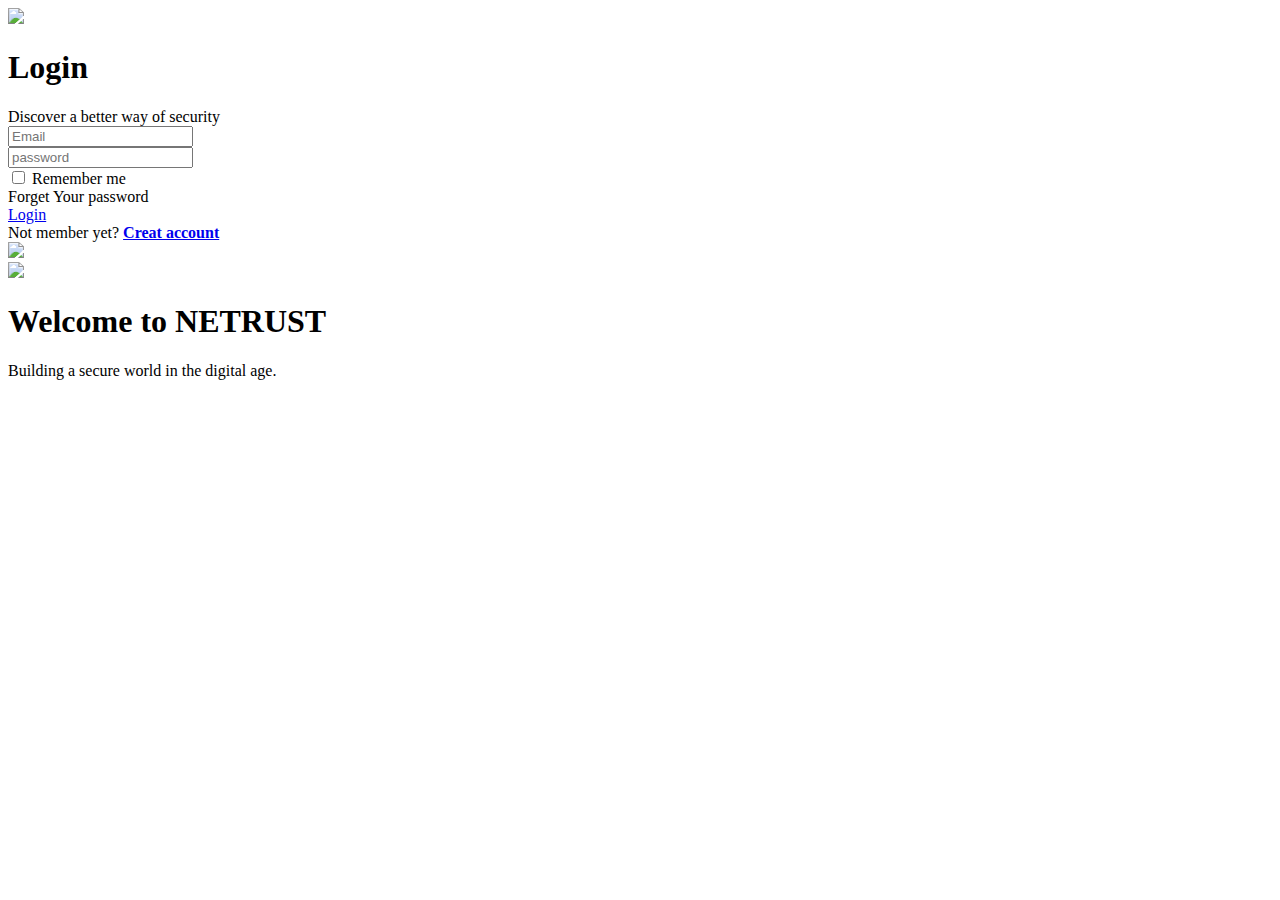
==== login.html @ ce145618 "login/signup page" ====
<!DOCTYPE html>
<html lang="en">

<head>
    <meta charset="UTF-8">
    <meta http-equiv="X-UA-Compatible" content="IE=edge">
    <meta name="viewport" content="width=device-width, initial-scale=1.0">
    <link rel="stylesheet" href="css/bootstrap.min.css" />
    <link rel="stylesheet" href="css/font-awesome.min.css" />
    <link rel="stylesheet" type="text/css" href="./css/slick.css" />
    <link rel="stylesheet" type="text/css" href="./css/slick-theme.css" />
    <link rel="stylesheet" href="css/style.css" />
    <title>psd 9</title>
</head>

<body>
    <header>
    </header>
    <section>
        <div class="container-fluid">
            <div class="row">
                <div class="col-md-7 col-12 p-0 order-1 order-md-0">
                    <div class="main-logo">
                        <div class="top-logo">
                            <img src="image/Netrust Vertical 601.png"class="img-fluid">
                        </div>
                        <div class="heading-login">
                            <h1 class="login">Login</h1>
                        </div>
                        <div class="span">
                            <span class="discover-better">Discover a better way of security</span>
                        </div>
                        <form>
                            <div class="envelope">
                                <input type="text" id="disabledTextInput" class="form-control envelope"
                                    placeholder="Email">
                                <i class=" envelope-icon fs-4 fa fa-envelope" aria-hidden="true"></i>
                            </div>
                            <div class="lock">
                                <input type="text" id="disabledTextInput" class="form-control lock"
                                    placeholder="password">
                                <i class=" lock-icon fs-4 fa fa-lock" aria-hidden="true"></i>
                            </div>
                            <div class="main-check-box">
                                <div class=" form-check">
                                    <input type="checkbox" class="form-check-input" id="exampleCheck1">
                                    <label class="form-check-label" for="exampleCheck1">Remember me</label>
                                </div>
                                <div class="forget">
                                    <span class="forget-password">Forget Your password</span>
                                </div>
                            </div>
                            <div class="main-login">
                                <a class="login" href="#">Login</a>
                            </div>
                            <div class="not-creat d-flex justify-content-center align-items-center">
                                <span class="not-member">Not member yet?</span>
                                <a class="account" href="#"><strong class="creat-account">Creat account</strong></a>
                            </div>
                        </form>
                        <div class="main-google">
                            <img src="image/Group 8568.png" class="img-fluid">
                        </div>
                    </div>
                </div>
                <div class="col-md-5 col-12 p-0 order-0 order-md-1">
                    <div class="main-img-text">
                        <div class="main-img">
                            <img src="image/Group 33963 (1).png"class="img-fluid side">
                        </div>
                        <div class="heading-paragraph">
                            <h1 class="welcome-heading">Welcome to NETRUST</h1>
                            <p class="building">Building a secure world in the digital age.</p>
                        </div>
                    </div>
                </div>
            </div>
        </div>
    </section>
</body>

<script src="./js/jquery.js"></script>
<script src="https://cdn.jsdelivr.net/npm/@popperjs/core@2.10.2/dist/umd/popper.min.js"></script>
<script src="./js/bootstrap.min.js"></script>
<script type="text/javascript" src="./js/slick.min.js"></script>



</html>
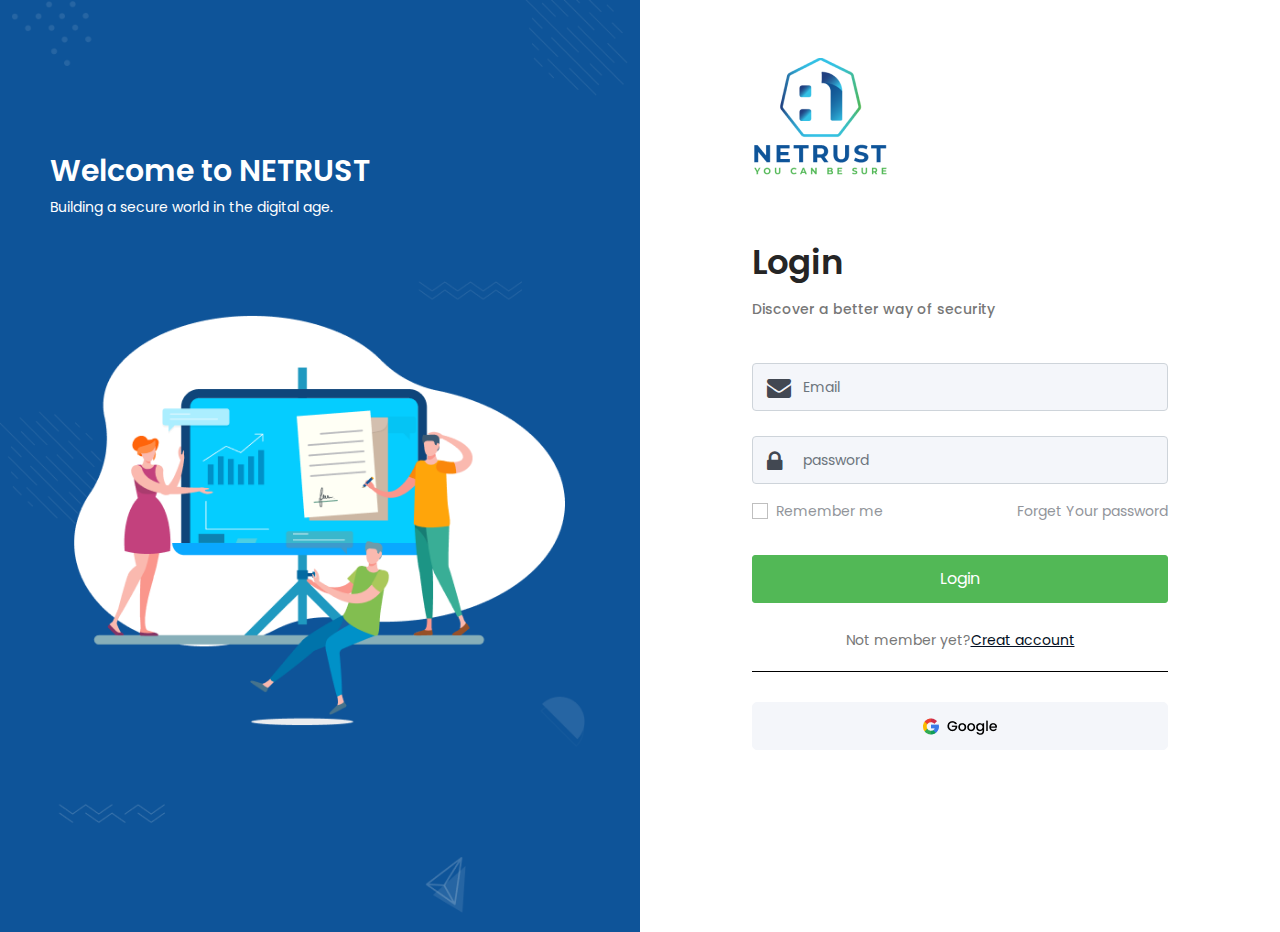
==== commit 7c9e6243: "new images" ====
--- a/login.html
+++ b/login.html
@@ -16,13 +16,24 @@
 <body>
     <header>
     </header>
-    <section>
+    <section class="form">
         <div class="container-fluid">
             <div class="row">
-                <div class="col-md-7 col-12 p-0 order-1 order-md-0">
+                <div class="col-md-6 col-12 p-0">
+                    <div class="main-img-text">
+                        <div class="main-img">
+                            <img src="image/form-img.png"class="img-fluid side">
+                        </div>
+                        <div class="heading-paragraph">
+                            <h1 class="welcome-heading">Welcome to NETRUST</h1>
+                            <p class="building">Building a secure world in the digital age.</p>
+                        </div>
+                    </div>
+                </div>
+                <div class="col-md-6 col-12 p-0 order-1 order-md-0">
                     <div class="main-logo">
                         <div class="top-logo">
-                            <img src="image/Netrust Vertical 601.png"class="img-fluid">
+                            <img src="image/header-logo.png"class="img-fluid">
                         </div>
                         <div class="heading-login">
                             <h1 class="login">Login</h1>
@@ -51,7 +62,7 @@
                                 </div>
                             </div>
                             <div class="main-login">
-                                <a class="login" href="#">Login</a>
+                                <button class="login" href="#">Login</button>
                             </div>
                             <div class="not-creat d-flex justify-content-center align-items-center">
                                 <span class="not-member">Not member yet?</span>
@@ -60,17 +71,6 @@
                         </form>
                         <div class="main-google">
                             <img src="image/Group 8568.png" class="img-fluid">
-                        </div>
-                    </div>
-                </div>
-                <div class="col-md-5 col-12 p-0 order-0 order-md-1">
-                    <div class="main-img-text">
-                        <div class="main-img">
-                            <img src="image/Group 33963 (1).png"class="img-fluid side">
-                        </div>
-                        <div class="heading-paragraph">
-                            <h1 class="welcome-heading">Welcome to NETRUST</h1>
-                            <p class="building">Building a secure world in the digital age.</p>
                         </div>
                     </div>
                 </div>
--- a/css/style.css
+++ b/css/style.css
@@ -0,0 +1,906 @@
+@font-face {
+    font-family: 'Poppins';
+    src: url('../fonts/Poppins-Bold.woff2') format('woff2'),
+        url('../fonts/Poppins-Bold.woff') format('woff');
+    font-weight: bold;
+    font-style: normal;
+    font-display: swap;
+}
+
+@font-face {
+    font-family: 'Poppins';
+    src: url('../fonts/Poppins-Light.woff2') format('woff2'),
+        url('../fonts/Poppins-Light.woff') format('woff');
+    font-weight: 300;
+    font-style: normal;
+    font-display: swap;
+}
+
+@font-face {
+    font-family: 'Poppins';
+    src: url('../fonts/Poppins-Medium.woff2') format('woff2'),
+        url('../fonts/Poppins-Medium.woff') format('woff');
+    font-weight: 500;
+    font-style: normal;
+    font-display: swap;
+}
+
+@font-face {
+    font-family: 'Poppins';
+    src: url('../fonts/Poppins-Regular.woff2') format('woff2'),
+        url('../fonts/Poppins-Regular.woff') format('woff');
+    font-weight: normal;
+    font-style: normal;
+    font-display: swap;
+}
+
+@font-face {
+    font-family: 'Poppins';
+    src: url('../fonts/Poppins-SemiBold.woff2') format('woff2'),
+        url('../fonts/Poppins-SemiBold.woff') format('woff');
+    font-weight: 600;
+    font-style: normal;
+    font-display: swap;
+}
+body{
+    background-color: #eeebeb;
+}
+#main .main-dashboards{
+    background-color: #0e5499;
+    padding: 10px 0px;
+    border-top-left-radius:15px ;
+    border-top-right-radius:15px ;
+    height: 100%;
+}
+#main strong.header-logo {
+    display: flex;
+    justify-content: center;
+    padding: 10px 0px;
+}
+#main .main-dashboard h1{
+    color: #605D5D;
+    font-family: 'Poppins';
+    font-weight: 600;
+    font-size: 28px;
+    margin: 0;
+}
+#main .nav{
+    justify-content: space-between;
+    align-items: center;
+}
+ul.btn-toggle-nav {
+    padding-top: 85px;
+}
+.form-control:focus {
+    box-shadow:none;
+}
+.form-control.search {
+    border-radius: 30px;
+    background-color: #F6F6F6;
+    border: 1px solid #F6F6F6;
+}
+input.form-control.search{
+    padding-left: 30px;
+}
+#main .main-nav {
+    padding: 10px 35px;
+    background-color: #fff;
+    border-radius: 20px;
+    max-height: 75px;
+    margin-bottom: 20px;
+}
+#main .main-templates{
+    background-color: #fff;
+    padding: 15px ;
+    border-radius: 10px;
+    margin-bottom: 20px;
+}
+#main .template::after{
+    content: "";
+    display: inline-block;
+    width: 100%;
+    border-bottom: 1px solid;
+    color: #c1bfbf;
+}
+#main .template{
+    color:#354052 ;
+    font-size: 14px;
+    font-family: 'Poppins';
+    font-weight: normal;
+}
+#main .nav-icon.d-flex {
+    gap: 35px;
+    align-items: center;
+}
+#main .bell-icon{
+    display: inline-block;
+  border-radius: 60px;
+  box-shadow: 0 0 2px #888;
+  padding: 10px;
+  background-color: #eeebeb;
+  color: #21497D;
+  max-height: 43px;
+  max-width: 43px;
+}
+header .form-control:focus {
+    box-shadow: none;
+}
+header .form-control {
+  border-radius: 30px;
+}
+#main .main-templates h2{
+    padding-top: 20px;
+    font-size: 28px;
+    font-family: 'Poppins';
+    font-weight:600;
+    line-height: 42px;
+    color: #11141A;
+    margin-bottom: 15px;
+}
+#main strong.total{
+    font-size: 12px;
+    font-family: 'Poppins';
+    font-weight:normal;
+    line-height: 18px;
+}
+#main .tem-box {
+    justify-content: space-between;
+    display: flex;
+    align-items: center;
+}
+#main span.hundred-blue{
+    font-size: 10px;
+    font-family: 'Poppins';
+    font-weight:normal;
+    line-height: 18px;
+    color: #ffffff;
+    border: 1px solid #375FBE;
+    background-color: #375FBE;
+    height: 20px;
+    width: 40px;
+    display: flex;
+    justify-content: center;
+    align-items: center;
+    border-radius: 5px;
+}
+#main span.hundred-green{
+    font-size: 10px;
+    font-family: 'Poppins';
+    font-weight:normal;
+    line-height: 18px;
+    color: #ffffff;
+    border: 1px solid #25A156;
+    background-color: #25A156;
+    height: 20px;
+    width: 40px;
+    display: flex;
+    justify-content: center;
+    align-items: center;
+    border-radius: 5px;
+}
+#main span.hundred-red{
+    font-size: 10px;
+    font-family: 'Poppins';
+    font-weight:normal;
+    line-height: 18px;
+    color: #ffffff;
+    border: 1px solid #F57576;
+    background-color: #F57576;
+    height: 20px;
+    width: 40px;
+    display: flex;
+    justify-content: center;
+    align-items: center;
+    border-radius: 5px;
+}
+#main span.hundred-yallow{
+    font-size: 10px;
+    font-family: 'Poppins';
+    font-weight:normal;
+    line-height: 18px;
+    color: #ffffff;
+    border: 1px solid #B9C906;
+    background-color: #B9C906;
+    height: 20px;
+    width: 40px;
+    display: flex;
+    justify-content: center;
+    align-items: center;
+    border-radius: 5px;
+}
+#main .latest-update-img {
+    width: 100%;
+    margin-bottom: 20px;
+}
+#mainimg.img-fluid.lastest {
+    width: 100%;
+}
+#main .graph-img {
+    height: 100%;
+    width: 100%;
+}
+#main img.img-fluid.graph {
+    width: 100%;
+}
+img.img-fluid.lastest {
+    width: 100%;
+}
+#main .main-heading{
+    background-color: #fff;
+    padding: 20px 35px;
+    border-top-left-radius: 10px;
+    border-top-right-radius: 10px;
+    justify-content: space-between;
+    align-items: center;
+}
+#main .heading-document.list h3{
+    font-size: 20px;
+    font-family: 'Poppins';
+    font-weight:600;
+    line-height: 20px;
+    color: #605D5D;
+    margin-bottom: 50px;
+}
+#main input.form-control.date {
+    height: 50px;
+    border-radius: 10px;
+    background-color: #F5F5F5;
+    border: 1px solid #F5F5F5;
+}
+#main i.address{
+    position: absolute;
+    top: 20px;
+    right: 20px;
+    color: #777777;  
+}
+#main i.angle{
+    position: absolute;
+    top: 20px;
+    right: 20px;
+    color: #777777;
+}
+#main .date-icon{
+    position: relative;
+}
+#main .select-icon {
+    position: relative;
+}
+#main input.form-control.search-tital{
+    height: 50px;
+    border-radius: 10px;
+    background-color: #F5F5F5;
+    border: 1px solid #F5F5F5;
+}
+ #main i.seacrh{
+    position: absolute;
+    top: 20px;
+    right: 20px;
+    color: #777777;
+}
+#main .tital{
+    position: relative;
+}
+#main button.clear {
+    background-color: #F57576;
+    border-color: #F57576;
+    border-radius: 4px;
+    font-size: 12px;
+    font-family: 'Poppins';
+    font-weight:normal;
+    line-height: 18px;
+    height: 50px;
+    width: 100px;
+    color: #fff;
+    border: none;
+    border-radius: 10px;
+    transition: 0.3s;
+}
+#main button.clear:hover{
+    background-color: #fff;
+    color: #f57576;
+    border: 1px solid #f57576;
+}
+#main button.search{
+    background-color: #25A156;
+    border-color: #25A156;
+    font-size: 12px;
+    font-family: 'Poppins';
+    font-weight:normal;
+    line-height: 18px;
+    height: 50px;
+    width: 100px;
+    color: #fff;
+    border: none;
+    border-radius: 10px;
+    margin-left: 10px;
+    transition: 0.3s;
+}
+#main button.search:hover{
+    background-color: #fff;
+    color:#25A156 ;
+    border: 1px solid #25A156;
+}
+#main .icon-input{
+    justify-content: space-between;
+    align-items: center;
+}
+#main .bg-color{
+    background-color: #fff;
+}
+#main ul li{
+    list-style: none;
+}
+#main .main.heading {
+    padding: 25px;
+}
+#main .side-dashboard{
+    padding: 25px;
+}
+#main .icon-heading h2{
+    display: flex;
+    align-items: center;
+    color: #fff;
+    font-size: 18px;
+    font-family: 'Poppins';
+    font-weight:normal;
+}
+#main .icon-heading h2{
+    margin: 0;
+}
+#main i.dashboard{
+    font-size: 20px;
+    color: #fff;
+}
+.icon-heading {
+    display: flex;
+    gap: 25px;
+    margin-bottom: 30px;
+}
+#main .general small{
+    color: #eeebeb;
+    font-size: 12px;
+    font-family: 'Poppins';
+    font-weight:normal;
+}
+#main .general{
+    margin-bottom: 30px;
+}
+#main a#navbarDarkDropdownMenuLink{
+    color: #fff;
+    font-size: 30px;
+    font-family: 'Poppins';
+    font-weight: normal;
+}
+#main span i {
+    margin-left: 87px;
+    font-size: 30px;
+    color: #fff;
+}
+#main span i.angle-side {
+    margin-left: 117px;
+    color: #fff;
+}
+#main .nav-link {
+  padding: 0;
+}
+#main button.btn.btn-toggle {
+    color: #fff;
+    font-size: 18px;
+    font-family: 'Poppins';
+    font-weight: normal;
+    margin-left: 17px;
+}
+#main li.mb-1 {
+    align-items: center;
+    display: flex;
+}
+#main a.link-dark.rounded {
+    text-decoration: none;
+    font-size: 18px;
+    color: #fff;
+    margin-left: -150px;
+}
+#main span i.angle-down {
+    margin-left: 76px;
+    font-size: 30px;
+    color: #fff;
+}
+#main th.heading-table {
+    font-size: 14px;
+    font-family: 'Poppins';
+    font-weight: 600;
+    color: #393737;
+    margin-bottom: 20px;
+    padding-top: 20px;
+}
+#main td {
+    font-size: 14px;
+    font-family: 'Poppins';
+    font-weight: 400;
+    color: #777777;
+    padding-top: 20px;
+    padding-bottom: 20px;
+}
+#main i.en-open {
+    color: #25A156;
+    font-size: 20px;
+}
+#main i.delete{
+    font-size: 20px;
+    color: #F57576;
+    margin-left: 20px;
+    margin-right: 20px;
+}
+#main i.share{
+    font-size: 20px;
+    color: #375FBE;
+}
+#main ul.icon-table{
+    float: right;
+}
+
+    /* templete */
+
+#main .main-templete h1 {
+        color: #605D5D;
+        font-family: 'Poppins';
+        font-weight: 600;
+        font-size: 28px;
+        margin: 0;
+}
+main .heading-document.list h3 {
+    font-size: 20px;
+    font-family: 'Poppins';
+    font-weight: 600;
+    line-height: 20px;
+    color: #605D5D;
+    margin-bottom: 50px;
+}
+
+    /* form */
+
+.main-logo{
+    padding: 58px 112px;
+    background-color: #ffffff;
+    height: 100%;
+}
+h1.login{
+    padding-top: 58px;
+    font-family: 'Poppins';
+    font-weight: 600;
+    font-size: 36px;
+    line-height: 54px;
+    color: #252525;
+}
+ span.discover-better{
+    font-family: 'Poppins';
+    font-weight: 500;
+    font-size: 14px;
+    line-height: 21px;
+    color: #777777;
+    margin-bottom: 42px;
+}
+.envelope{
+    position: relative;
+}
+.span {
+    margin-bottom: 42px;
+}
+.form-control.envelope {
+    padding: 13px;
+    padding-left: 50px;
+    margin-bottom: 25px;
+    background: #F4F6FA;
+    font-size: 14px;
+    font-family: 'Poppins';
+    font-weight: normal;
+    max-height: 48px;
+}
+.form-control.user{
+    padding: 13px;
+    padding-left: 50px;
+    margin-bottom: 25px;
+    background: #F4F6FA;
+    color: #f4f6fa;
+    font-size: 14px;
+    font-family: 'Poppins';
+    font-weight: normal;
+    max-height: 48px;
+}
+.user-icon{
+    position:absolute;
+    top: 12px;
+    left: 15px;
+    color: #424852;
+}
+.user {
+    position: relative;
+}
+.form-control.confirm{
+    padding: 13px;
+    padding-left: 50px;
+    margin-bottom: 25px;
+    background: #F4F6FA;
+    color: #f4f6fa;
+    font-size: 14px;
+    font-family: 'Poppins';
+    font-weight: normal;
+    max-height: 48px;
+}
+.confirm-icon {
+    position:absolute;
+    top: 12px;
+    left: 15px;
+    color: #424852;
+}
+.lock-confirm{
+    position: relative;
+}
+.form-control:focus {
+    box-shadow:none;
+}
+.envelope-icon {
+    position:absolute;
+    top: 12px;
+    left: 15px;
+    color: #424852;
+}
+.lock-icon{
+    position: absolute;
+    top: 13px;
+    left: 15px;
+    color: #424852;
+}
+.lock {
+    position: relative;
+}
+.form-check-input:focus {
+    box-shadow:none;
+}
+.form-control.lock{
+    padding: 13px;
+    padding-left: 50px;
+    margin-bottom: 15px;
+    background: #F4F6FA;
+    color: #f4f6fa;
+    font-size: 14px;
+    font-family: 'Poppins';
+    font-weight: normal;
+    max-height: 48px;
+}
+.form-check-input[type=checkbox] {
+    border-radius: 0px;
+}
+label.form-check-label{
+    font-size: 14px;
+    font-family: 'Poppins';
+    font-weight: normal;
+    color: #92959B;
+}
+span.forget-password{
+    font-size: 14px;
+    font-family: 'Poppins';
+    font-weight: normal;
+    color: #92959B;
+}
+label.form-check-label{
+    line-height: 10px;
+}
+.main-check-box {
+    display: flex;
+    justify-content: space-between;
+    margin-bottom: 30px;
+}
+button.login{
+    font-size: 16px;
+    font-family: 'Poppins';
+    font-weight: normal;
+    color: #fff; 
+    border: 1px solid #52b856;
+    background-color: #52b856;
+    height: 48px;
+    border-radius: 3px;
+    transition: 0.3s;
+    margin-bottom: 25px;
+    display: flex;
+    justify-content: center;
+    align-items: center;
+    width: 100%;
+}
+.main-img-text {
+    height: 100%;
+}
+.main-img {
+    height: 100%;
+}
+img.img-fluid.side {
+    height: 100%;
+    width: 100%;
+}
+main.login:hover{
+color:#52b856;
+background-color: #fff;
+border: 1px solid #52b856;
+}
+.not-creat::after{
+    content: '';
+    width: 100%;
+    padding: 0px 10px;
+    border-bottom: solid 1px #000;
+    position: absolute;
+    left: 0;
+   bottom: -20px;
+    z-index: 1;
+}
+.not-creat{
+    margin-bottom: 30px;
+    position: relative;
+}
+.main-google {
+    border: 1px solid #F4F6FA;
+    background: #F4F6FA;
+    margin-top: 50px;
+    height: 48px;
+    display: flex;
+    justify-content: center;
+    align-items: center;
+    border-radius: 5px;
+}
+span.not-member{
+    font-size: 14px;
+    font-family: 'Poppins';
+    font-weight: normal;
+    color: #777777;
+}
+strong.creat-account{
+    font-size: 14px;
+    font-family: 'Poppins';
+    font-weight: normal;
+    color: #030F23;
+}
+a.account {
+    color: #030F23;
+}
+h1.welcome-heading{
+    font-size: 40px;
+    font-family: 'Poppins';
+    font-weight: 600;
+    color: #fff;
+}
+p.building{
+    font-size: 14px;
+    font-family: 'Poppins';
+    font-weight: normal;
+    color: #fff;
+}
+.heading-paragraph {
+    position: absolute;
+    top: 153px;
+    left: 50px;
+}
+.main-img-text {
+    position: relative;
+}
+
+    /* setting */
+
+.headings-document.list h3{
+    font-size: 20px;
+    font-family: 'Poppins';
+    font-weight: 600;
+    line-height: 20px;
+    color: #605D5D;
+}
+.setting-button button {
+    font-size: 14px;
+    height: 35px;
+    width: 140px;
+    background: #fff;
+    color: #0e5499;
+    border: none;
+    border: 1px solid #0e5499;
+    transition: 0.3s;
+}
+.setting-button button:hover{
+    background-color: #0e5499;
+    color: #fff;
+}
+form.setting-form {
+    background-color: #fff;
+    margin-top: -1px;
+    padding: 50px 190px;
+    border-bottom-left-radius: 10px;
+    border-bottom-right-radius: 10px;
+}
+.setting-img {
+    text-align: center;
+    margin-bottom: 50px;
+}
+form.setting-form a{
+    font-size: 14px;
+    font-family: 'Poppins';
+    font-weight: normal;
+    color: #ffffff;
+    background-color: #0e5499;
+    border: none;
+    height: 50px;
+    width: 150px;
+    border-radius: 5px;
+    display: flex;
+    text-decoration: none;
+    justify-content: center;
+    align-items: center;
+    margin: 0 auto;
+    margin-bottom: 50px;
+    transition: 0.3s;
+}
+form.setting-form a:hover{
+    background-color: #fff;
+    color: #0e5499;
+    border: 1px solid #0e5499;
+}
+.main-setting-form {
+    background-color: #F4F6F8;
+    border-radius: 10px;
+}
+.main-setting-form {
+    background-color: #F4F6F8;
+    border-radius: 10px;
+    padding: 50px 30px;
+}
+.setting-form-button {
+    margin-bottom: 50px;
+}
+label.form-label.company {
+    font-size: 16px;
+    color: #000000;
+    font-family: 'Poppins';
+    font-weight: normal;
+}
+.form-control.company {
+    padding:11px 15px;
+   color: #777777;
+   font-size: 13px;
+   font-family: 'Poppins';
+   font-weight: normal;
+
+}
+@media(max-width:1399px){
+    h1.login {
+        font-size: 34px;
+    }
+    h1.welcome-heading {
+        font-size: 30px;
+    }
+}
+@media(max-width:1199px){
+    .main-logo {
+        padding: 58px 70px;
+    }
+    h1.login {
+        font-size: 32px;
+    }
+    span.discover-better {
+        font-size: 13px;
+    }
+    label.form-check-label {
+        font-size: 13px;
+    }
+    span.forget-password {
+        font-size: 13px;
+    }
+    span.not-member {
+        font-size: 13px;
+    }
+    strong.creat-account {
+        font-size: 13px;
+    }
+    h1.welcome-heading {
+        font-size: 28px;
+    }
+    p.building {
+        font-size: 13px;
+    }
+}
+@media(max-width:991px){
+    .main-logo {
+        padding: 58px 10px;
+    }
+    h1.login {
+        padding-top: 50px;
+        font-size: 30px;
+    }
+    h1.welcome-heading {
+        font-size: 21px;
+    }
+    p.building {
+        font-size: 11px;
+    }
+}
+@media(max-width:767px){
+    h1.welcome-heading {
+        font-size: 30px;
+    }
+    p.building {
+        font-size: 12px;
+    }
+}
+@media(max-width:575px){
+    .top-logo {
+        display: flex;
+        justify-content: center;
+        align-items: center;
+    }
+    h1.login {
+        padding-top: 35px;
+        font-size: 28px;
+        text-align: center;
+    }
+    span.discover-better {
+        font-size: 13px;
+        display: flex;
+        justify-content: center;
+        align-items: center;
+    }
+    .form-control.envelope {
+        font-size: 13px;
+    }
+    .form-control.lock {
+        font-size: 13px;
+    }
+    label.form-check-label {
+        font-size: 12px;
+    }
+    span.forget-password {
+        font-size: 12px;
+    }
+    a.login {
+        font-size: 14px;
+    }
+    span.not-member {
+        font-size: 12px;
+    }
+    strong.creat-account {
+        font-size: 12px;
+    }
+    h1.welcome-heading {
+        font-size: 25px;
+    }
+    .heading-paragraph {
+        position: absolute;
+        top: 103px;
+        left: 20px;
+    }
+}
+@media(max-width:480px){
+    h1.login {
+        padding-top: 25px;
+        font-size: 25px;
+    }
+    a.login {
+        font-size: 13px;
+    }
+    h1.login {
+        padding-top: 22px;
+        font-size: 22px;
+    }
+    .main-logo {
+        padding: 45px 10px;
+    }
+    .span {
+        margin-bottom: 35px;
+    }
+}
+@media(max-width:320px){
+    h1.welcome-heading {
+        font-size: 20px;
+    }
+    .heading-paragraph {
+        position: absolute;
+        top: 85px;
+        left: 15px;
+    }
+    .span {
+        margin-bottom: 35px;
+    }
+}
